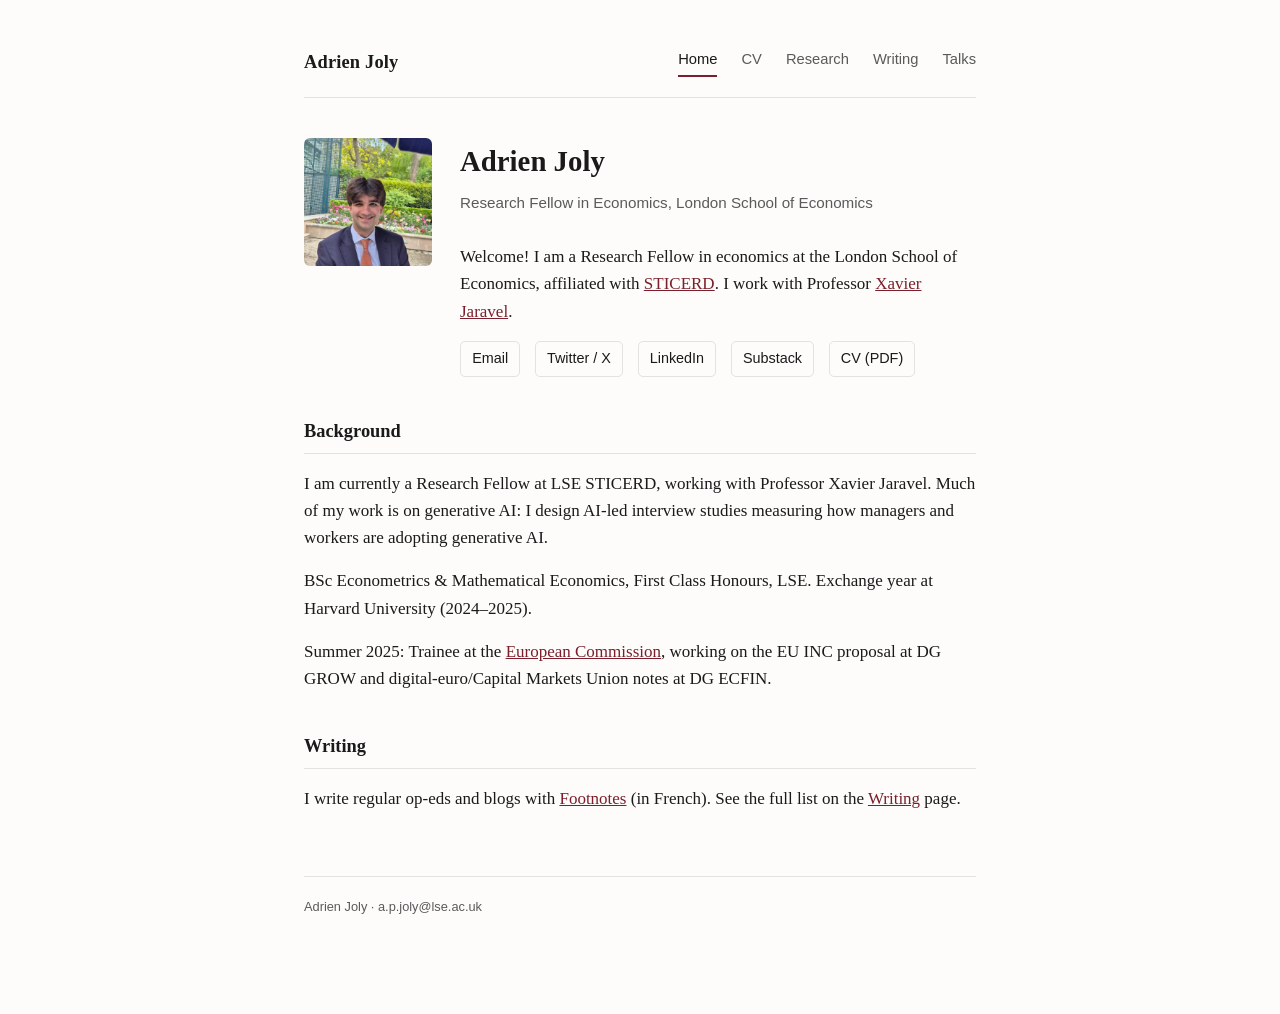
==== index.html @ de122d40 "Homepage: describe only the AI-led interview work; research page: add a current-research entry on it" ====
<!DOCTYPE html>
<html lang="en">
<head>
<meta charset="UTF-8">
<meta name="viewport" content="width=device-width, initial-scale=1.0">
<title>Adrien Joly</title>
<meta name="description" content="Adrien Joly — Research Fellow in Economics, LSE. AI adoption, EU digital policy.">
<link rel="icon" href="assets/favicon.svg" type="image/svg+xml">
<meta property="og:title" content="Adrien Joly">
<meta property="og:description" content="Research Fellow in Economics, LSE. AI adoption, EU digital policy.">
<meta property="og:type" content="website">
<meta property="og:url" content="https://ajoly35.github.io/">
<link rel="stylesheet" href="assets/style.css">
</head>
<body>
<div class="wrap">

  <header class="site">
    <a class="name" href="index.html">Adrien Joly</a>
    <nav class="site">
      <a href="index.html" aria-current="page">Home</a>
      <a href="cv.html">CV</a>
      <a href="research.html">Research</a>
      <a href="writing.html">Writing</a>
      <a href="talks.html">Talks</a>
    </nav>
  </header>

  <div class="hero">
    <img class="photo" src="assets/photo.jpg" alt="Adrien Joly">
    <div class="hero-text">
      <h1>Adrien Joly</h1>
      <p class="subtitle">Research Fellow in Economics, London School of Economics</p>
      <p>Welcome! I am a Research Fellow in economics at the London School of Economics, affiliated with <a href="https://sticerd.lse.ac.uk/_new/people/person.asp?id=11818">STICERD</a>. I work with Professor <a href="https://www.xavierjaravel.com">Xavier Jaravel</a>.</p>
      <div class="links">
        <a href="mailto:a.p.joly@lse.ac.uk">Email</a>
        <a href="https://x.com/joly_adrien">Twitter / X</a>
        <a href="https://uk.linkedin.com/in/adrien-joly-84317721b">LinkedIn</a>
        <a href="https://substack.com/@adrienjoly">Substack</a>
        <a href="assets/cv.pdf">CV (PDF)</a>
      </div>
    </div>
  </div>

  <h2>Background</h2>
  <p>I am currently a Research Fellow at LSE STICERD, working with Professor Xavier Jaravel. Much of my work is on generative AI: I design AI-led interview studies measuring how managers and workers are adopting generative AI.</p>
  <p>BSc Econometrics &amp; Mathematical Economics, First Class Honours, LSE. Exchange year at Harvard University (2024–2025).</p>
  <p>Summer 2025: Trainee at the <a href="https://commission.europa.eu/topics/business-and-industry/doing-business-eu/company-law-and-corporate-governance/eu-inc-new-harmonised-corporate-legal-regime_en">European Commission</a>, working on the EU INC proposal at DG GROW and digital-euro/Capital Markets Union notes at DG ECFIN.</p>

  <h2>Writing</h2>
  <p>I write regular op-eds and blogs with <a href="https://footnotes.kessel.media/posts">Footnotes</a> (in French). See the full list on the <a href="writing.html">Writing</a> page.</p>

  <footer class="site">
    <p>Adrien Joly &middot; a.p.joly@lse.ac.uk</p>
  </footer>

</div>
</body>
</html>
---- assets/style.css ----
:root {
  --ink: #1a1a1a;
  --muted: #5a5a5a;
  --line: #e2e2e2;
  --accent: #7a1f2b; /* understated academic maroon */
  --bg: #fdfcfb;
  --max-width: 720px;
}

* { box-sizing: border-box; }

html { -webkit-text-size-adjust: 100%; }

body {
  margin: 0;
  background: var(--bg);
  color: var(--ink);
  font-family: "Iowan Old Style", "Palatino Linotype", Palatino, Georgia, serif;
  line-height: 1.6;
  font-size: 17px;
}

.wrap {
  max-width: var(--max-width);
  margin: 0 auto;
  padding: 3rem 1.5rem 5rem;
}

header.site {
  display: flex;
  align-items: center;
  justify-content: space-between;
  flex-wrap: wrap;
  gap: 1rem;
  margin-bottom: 2.5rem;
  padding-bottom: 1.25rem;
  border-bottom: 1px solid var(--line);
}

header.site .name {
  font-size: 1.15rem;
  font-weight: 600;
  letter-spacing: 0.01em;
  color: var(--ink);
  text-decoration: none;
}

nav.site {
  display: flex;
  gap: 1.5rem;
  font-family: -apple-system, BlinkMacSystemFont, "Segoe UI", Helvetica, Arial, sans-serif;
  font-size: 0.92rem;
}

nav.site a {
  color: var(--muted);
  text-decoration: none;
  padding-bottom: 3px;
  border-bottom: 2px solid transparent;
}

nav.site a:hover,
nav.site a[aria-current="page"] {
  color: var(--ink);
  border-bottom-color: var(--accent);
}

h1 {
  font-size: 1.8rem;
  margin: 0 0 0.4rem;
  font-weight: 600;
}

h2 {
  font-size: 1.15rem;
  font-weight: 600;
  margin: 2.5rem 0 1rem;
  padding-bottom: 0.4rem;
  border-bottom: 1px solid var(--line);
}

.subtitle {
  color: var(--muted);
  font-family: -apple-system, BlinkMacSystemFont, "Segoe UI", Helvetica, Arial, sans-serif;
  font-size: 0.95rem;
  margin-bottom: 1.75rem;
}

.hero {
  display: flex;
  gap: 1.75rem;
  align-items: flex-start;
  margin-bottom: 1rem;
}

.hero img.photo {
  width: 128px;
  height: 128px;
  border-radius: 6px;
  object-fit: cover;
  background: var(--line);
  flex-shrink: 0;
}

.hero-text { flex: 1; min-width: 240px; }

p { margin: 0 0 1rem; }

a { color: var(--accent); }
a:hover { text-decoration: none; }

.links {
  display: flex;
  flex-wrap: wrap;
  gap: 0.9rem;
  margin-top: 1rem;
  font-family: -apple-system, BlinkMacSystemFont, "Segoe UI", Helvetica, Arial, sans-serif;
  font-size: 0.9rem;
}

.links a {
  text-decoration: none;
  border: 1px solid var(--line);
  border-radius: 5px;
  padding: 0.35rem 0.7rem;
  color: var(--ink);
}
.links a:hover { border-color: var(--accent); color: var(--accent); }

.entry {
  margin-bottom: 1.6rem;
  padding-bottom: 1.6rem;
  border-bottom: 1px solid var(--line);
}
.entry:last-child { border-bottom: none; }

.entry .title {
  font-weight: 600;
  margin-bottom: 0.25rem;
}

.entry .meta {
  font-family: -apple-system, BlinkMacSystemFont, "Segoe UI", Helvetica, Arial, sans-serif;
  font-size: 0.85rem;
  color: var(--muted);
  margin-bottom: 0.4rem;
}

.entry .actions {
  font-family: -apple-system, BlinkMacSystemFont, "Segoe UI", Helvetica, Arial, sans-serif;
  font-size: 0.85rem;
}
.entry .actions a { margin-right: 1rem; }

.cta {
  display: inline-block;
  background: var(--accent);
  color: #fff !important;
  padding: 0.6rem 1.2rem;
  border-radius: 6px;
  text-decoration: none;
  font-family: -apple-system, BlinkMacSystemFont, "Segoe UI", Helvetica, Arial, sans-serif;
  font-size: 0.92rem;
}
.cta:hover { opacity: 0.88; }

.stub {
  color: var(--muted);
  font-style: italic;
  font-size: 0.95rem;
}

footer.site {
  margin-top: 4rem;
  padding-top: 1.25rem;
  border-top: 1px solid var(--line);
  color: var(--muted);
  font-family: -apple-system, BlinkMacSystemFont, "Segoe UI", Helvetica, Arial, sans-serif;
  font-size: 0.8rem;
}

@media (max-width: 480px) {
  .hero { flex-direction: column; }
  .hero img.photo { width: 96px; height: 96px; }
}

/* Talks page */
.gallery {
  display: grid;
  grid-template-columns: repeat(auto-fill, minmax(200px, 1fr));
  gap: 1rem;
}
figure.talk { margin: 0.75rem 0 0; }
figure.talk img {
  width: 100%;
  height: auto;
  aspect-ratio: 4 / 3;
  object-fit: cover;
  border-radius: 6px;
  background: var(--line);
  display: block;
}
figure.talk figcaption {
  font-family: -apple-system, BlinkMacSystemFont, "Segoe UI", Helvetica, Arial, sans-serif;
  font-size: 0.8rem;
  color: var(--muted);
  margin-top: 0.4rem;
  line-height: 1.4;
}
.entry > figure.talk img { aspect-ratio: auto; }
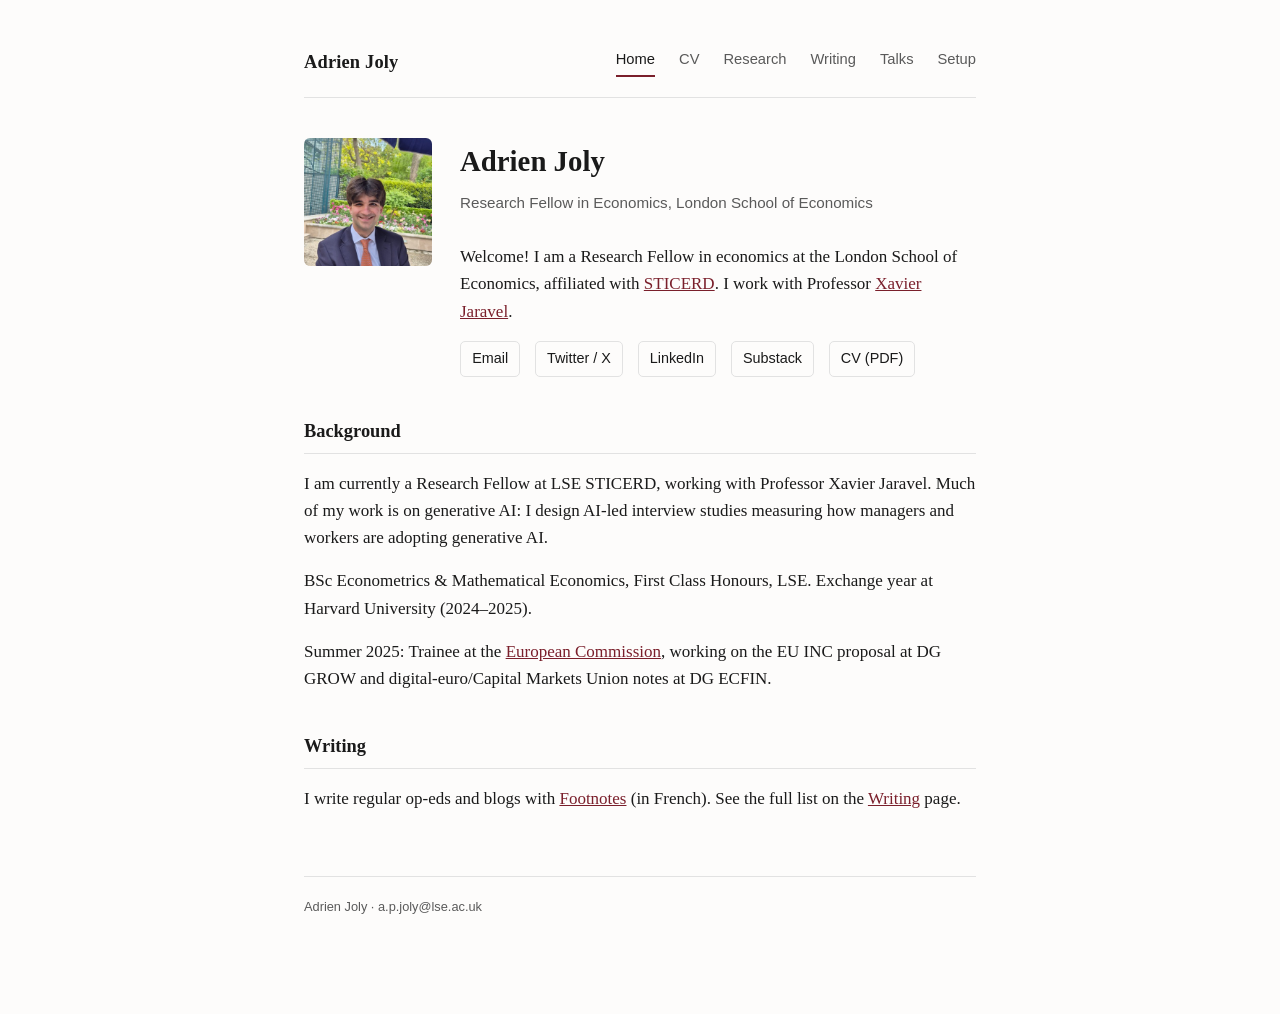
==== commit ef56a84d: "Add Setup tab: replicate the Claude Code research & organisation kit in one paste Co-Authored-By: Cl" ====
--- a/index.html
+++ b/index.html
@@ -23,6 +23,7 @@
       <a href="research.html">Research</a>
       <a href="writing.html">Writing</a>
       <a href="talks.html">Talks</a>
+      <a href="setup.html">Setup</a>
     </nav>
   </header>
 
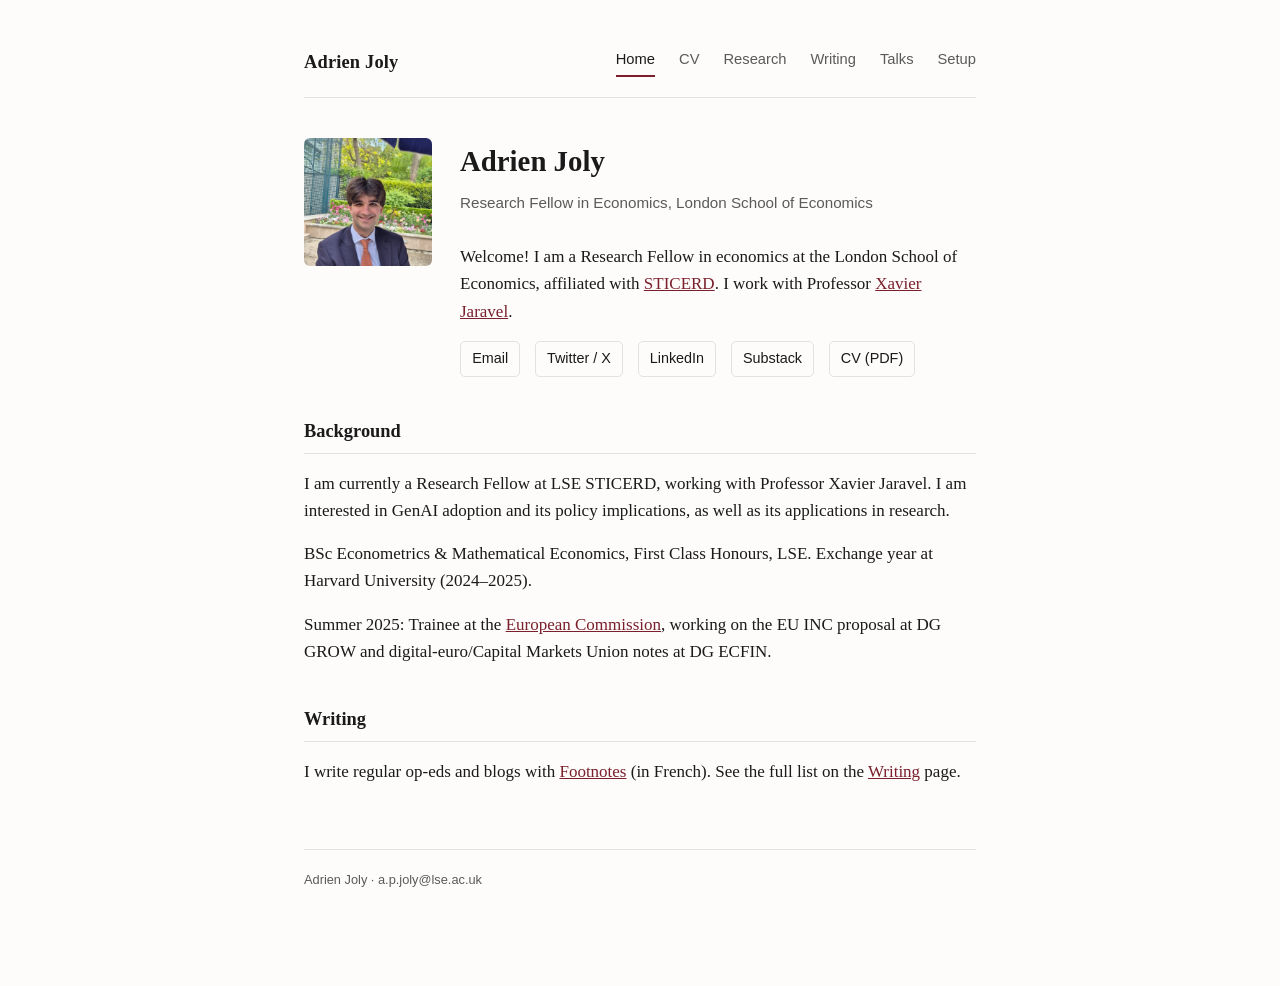
==== commit 4b8011d4: "Remove AI-led interviews from research and homepage for now Co-Authored-By: Claude Opus 5.5 <noreply" ====
--- a/index.html
+++ b/index.html
@@ -44,7 +44,7 @@
   </div>
 
   <h2>Background</h2>
-  <p>I am currently a Research Fellow at LSE STICERD, working with Professor Xavier Jaravel. Much of my work is on generative AI: I design AI-led interview studies measuring how managers and workers are adopting generative AI.</p>
+  <p>I am currently a Research Fellow at LSE STICERD, working with Professor Xavier Jaravel. I am interested in GenAI adoption and its policy implications, as well as its applications in research.</p>
   <p>BSc Econometrics &amp; Mathematical Economics, First Class Honours, LSE. Exchange year at Harvard University (2024–2025).</p>
   <p>Summer 2025: Trainee at the <a href="https://commission.europa.eu/topics/business-and-industry/doing-business-eu/company-law-and-corporate-governance/eu-inc-new-harmonised-corporate-legal-regime_en">European Commission</a>, working on the EU INC proposal at DG GROW and digital-euro/Capital Markets Union notes at DG ECFIN.</p>
 
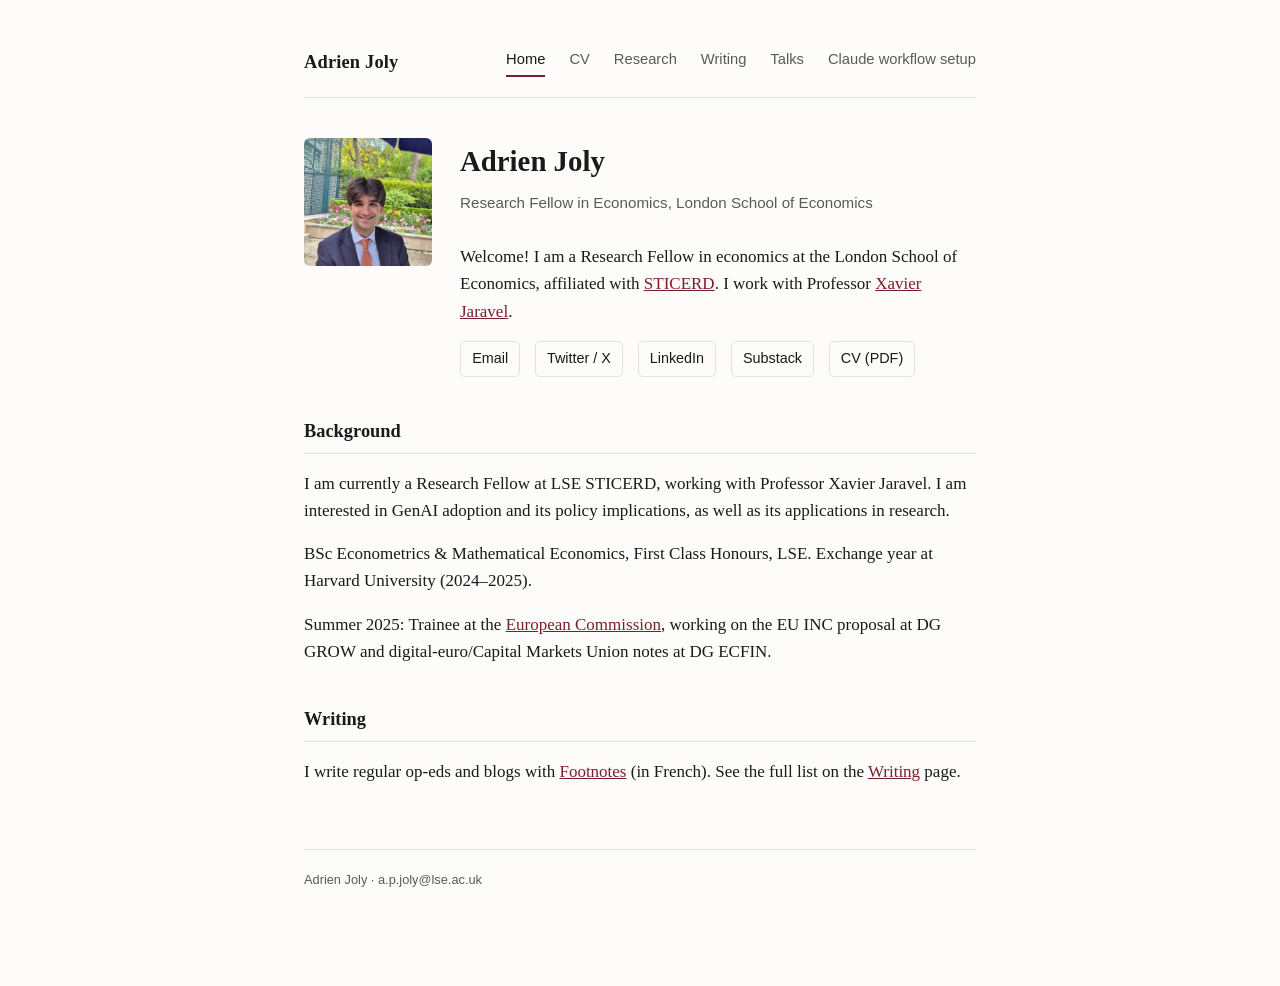
==== commit 13ec987f: "Add French setup page; rename tab to Claude workflow setup Co-Authored-By: Claude Opus 5.5 <noreply@" ====
--- a/index.html
+++ b/index.html
@@ -23,7 +23,7 @@
       <a href="research.html">Research</a>
       <a href="writing.html">Writing</a>
       <a href="talks.html">Talks</a>
-      <a href="setup.html">Setup</a>
+      <a href="setup.html">Claude workflow setup</a>
     </nav>
   </header>
 
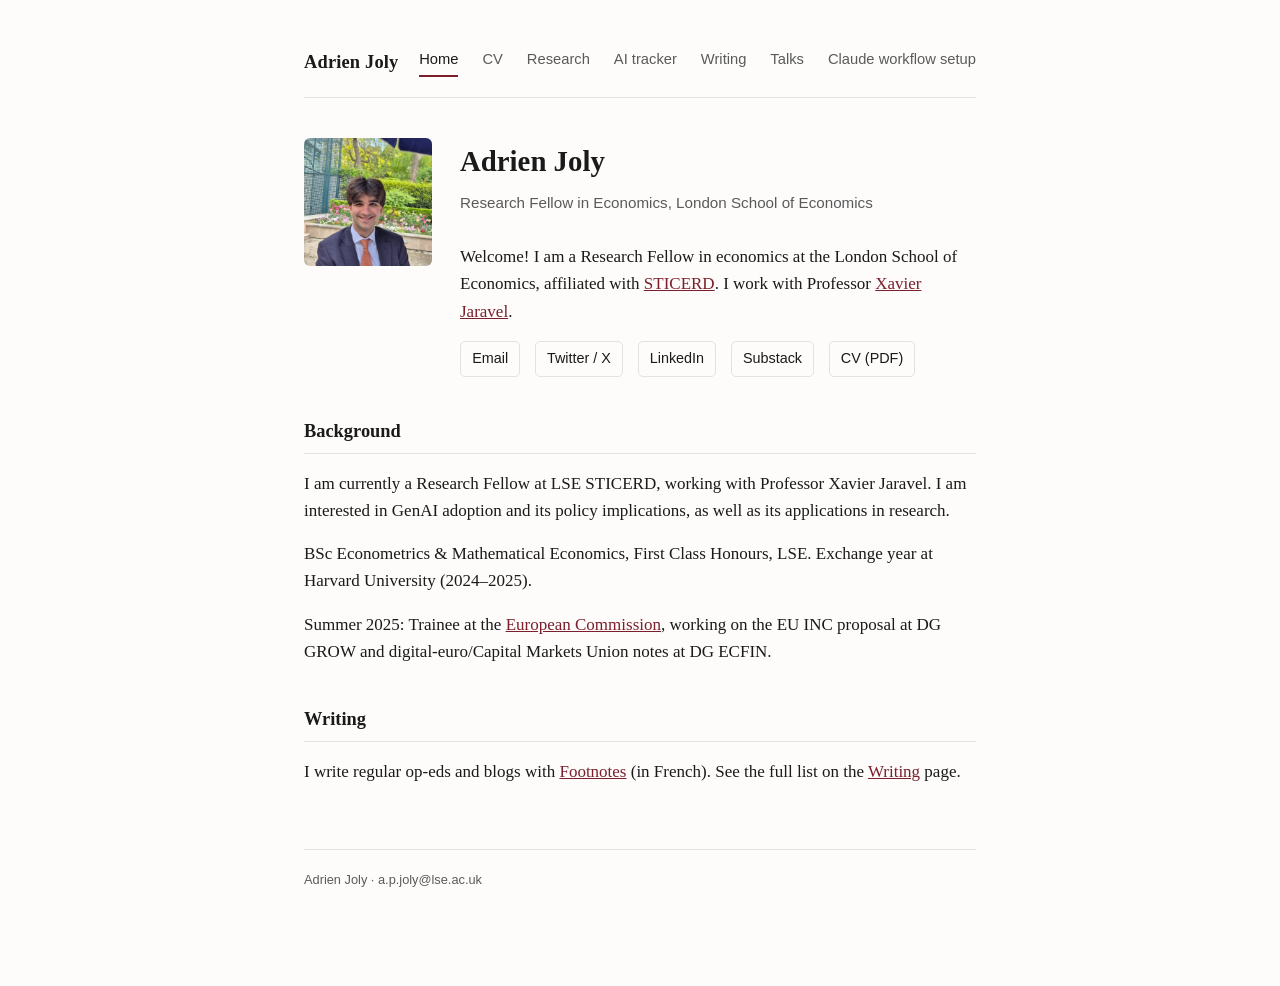
==== commit ae768214: "Add an AI tracker tab linking to the living review; rename the vitals link Co-Authored-By: Claude Fa" ====
--- a/index.html
+++ b/index.html
@@ -21,6 +21,7 @@
       <a href="index.html" aria-current="page">Home</a>
       <a href="cv.html">CV</a>
       <a href="research.html">Research</a>
+      <a href="https://ajoly35.github.io/gen-ai-living-review/">AI tracker</a>
       <a href="writing.html">Writing</a>
       <a href="talks.html">Talks</a>
       <a href="setup.html">Claude workflow setup</a>
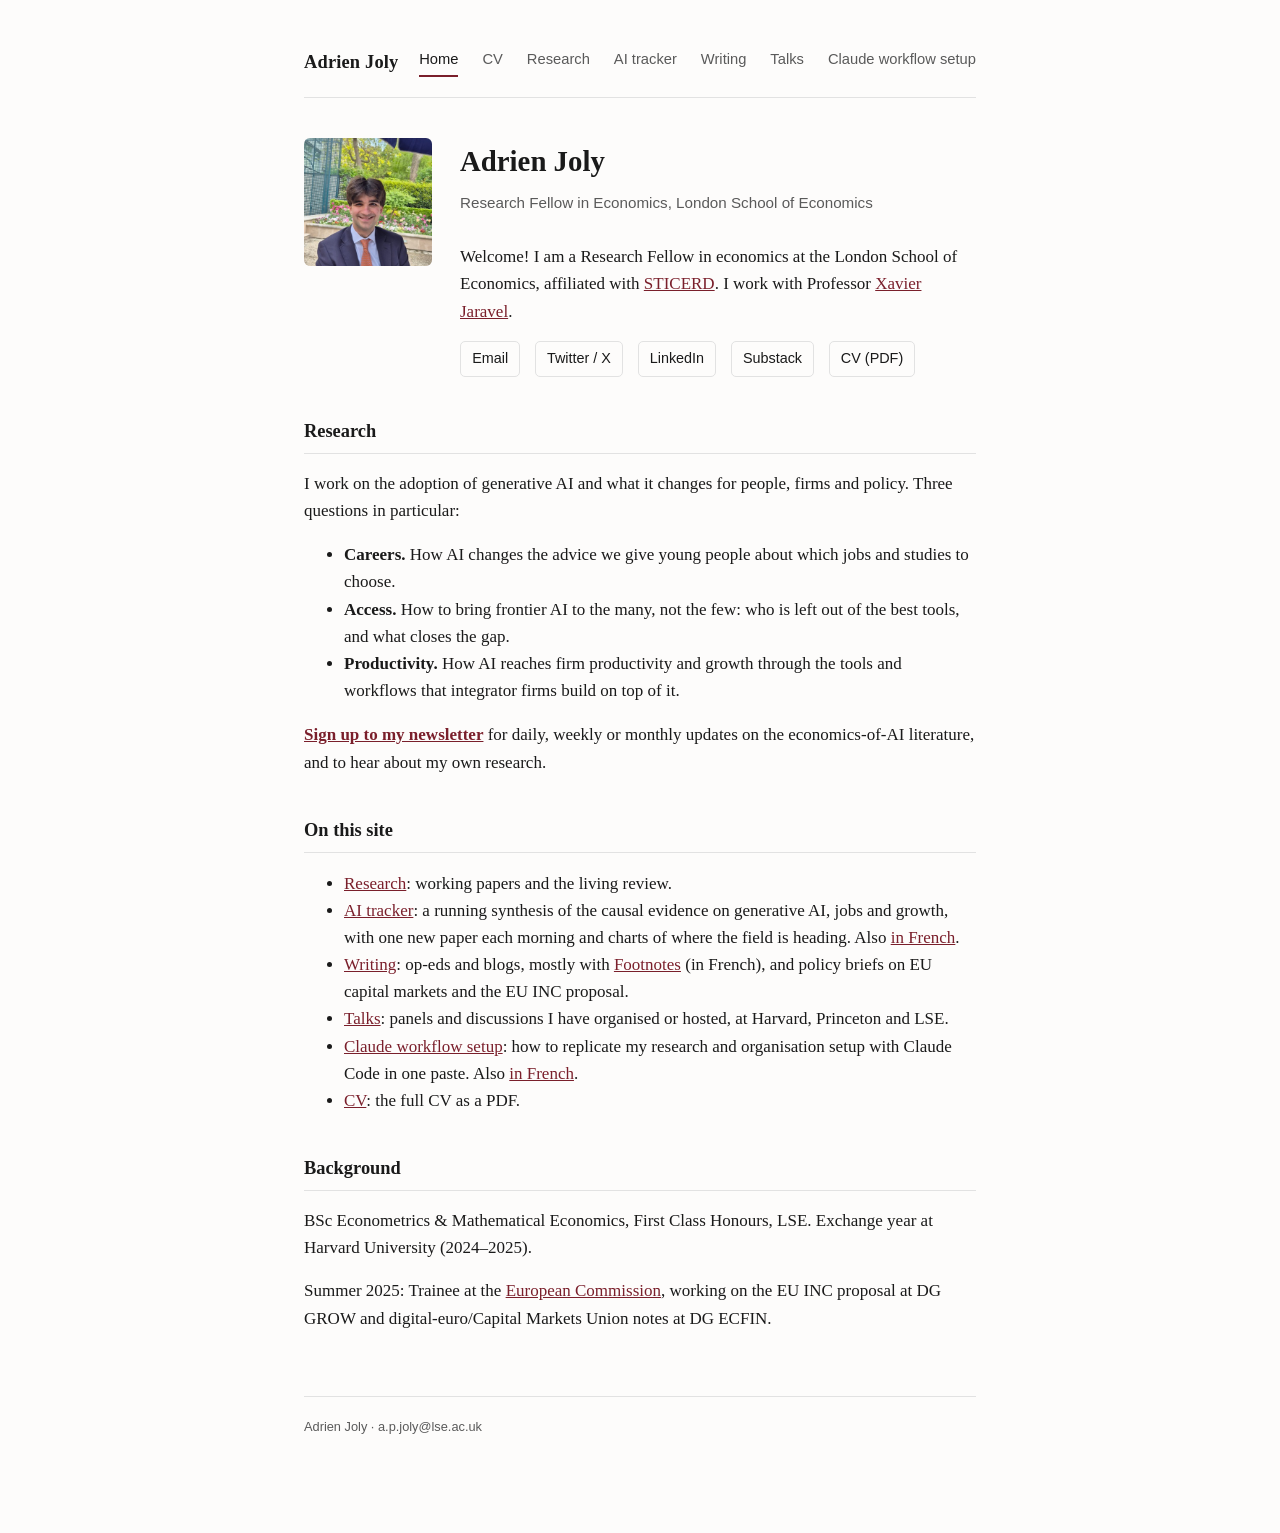
==== commit ac6e3289: "Home: describe current research, add newsletter sign-up and site guide Co-Authored-By: Claude Fable " ====
--- a/index.html
+++ b/index.html
@@ -44,13 +44,28 @@
     </div>
   </div>
 
+  <h2>Research</h2>
+  <p>I work on the adoption of generative AI and what it changes for people, firms and policy. Three questions in particular:</p>
+  <ul>
+    <li><strong>Careers.</strong> How AI changes the advice we give young people about which jobs and studies to choose.</li>
+    <li><strong>Access.</strong> How to bring frontier AI to the many, not the few: who is left out of the best tools, and what closes the gap.</li>
+    <li><strong>Productivity.</strong> How AI reaches firm productivity and growth through the tools and workflows that integrator firms build on top of it.</li>
+  </ul>
+  <p><a href="https://ajoly35.github.io/gen-ai-living-review/subscribe/"><strong>Sign up to my newsletter</strong></a> for daily, weekly or monthly updates on the economics-of-AI literature, and to hear about my own research.</p>
+
+  <h2>On this site</h2>
+  <ul>
+    <li><a href="research.html">Research</a>: working papers and the living review.</li>
+    <li><a href="https://ajoly35.github.io/gen-ai-living-review/">AI tracker</a>: a running synthesis of the causal evidence on generative AI, jobs and growth, with one new paper each morning and charts of where the field is heading. Also <a href="https://ajoly35.github.io/gen-ai-living-review/fr/">in French</a>.</li>
+    <li><a href="writing.html">Writing</a>: op-eds and blogs, mostly with <a href="https://footnotes.kessel.media/posts">Footnotes</a> (in French), and policy briefs on EU capital markets and the EU INC proposal.</li>
+    <li><a href="talks.html">Talks</a>: panels and discussions I have organised or hosted, at Harvard, Princeton and LSE.</li>
+    <li><a href="setup.html">Claude workflow setup</a>: how to replicate my research and organisation setup with Claude Code in one paste. Also <a href="setup-fr.html">in French</a>.</li>
+    <li><a href="cv.html">CV</a>: the full CV as a PDF.</li>
+  </ul>
+
   <h2>Background</h2>
-  <p>I am currently a Research Fellow at LSE STICERD, working with Professor Xavier Jaravel. I am interested in GenAI adoption and its policy implications, as well as its applications in research.</p>
   <p>BSc Econometrics &amp; Mathematical Economics, First Class Honours, LSE. Exchange year at Harvard University (2024–2025).</p>
   <p>Summer 2025: Trainee at the <a href="https://commission.europa.eu/topics/business-and-industry/doing-business-eu/company-law-and-corporate-governance/eu-inc-new-harmonised-corporate-legal-regime_en">European Commission</a>, working on the EU INC proposal at DG GROW and digital-euro/Capital Markets Union notes at DG ECFIN.</p>
-
-  <h2>Writing</h2>
-  <p>I write regular op-eds and blogs with <a href="https://footnotes.kessel.media/posts">Footnotes</a> (in French). See the full list on the <a href="writing.html">Writing</a> page.</p>
 
   <footer class="site">
     <p>Adrien Joly &middot; a.p.joly@lse.ac.uk</p>
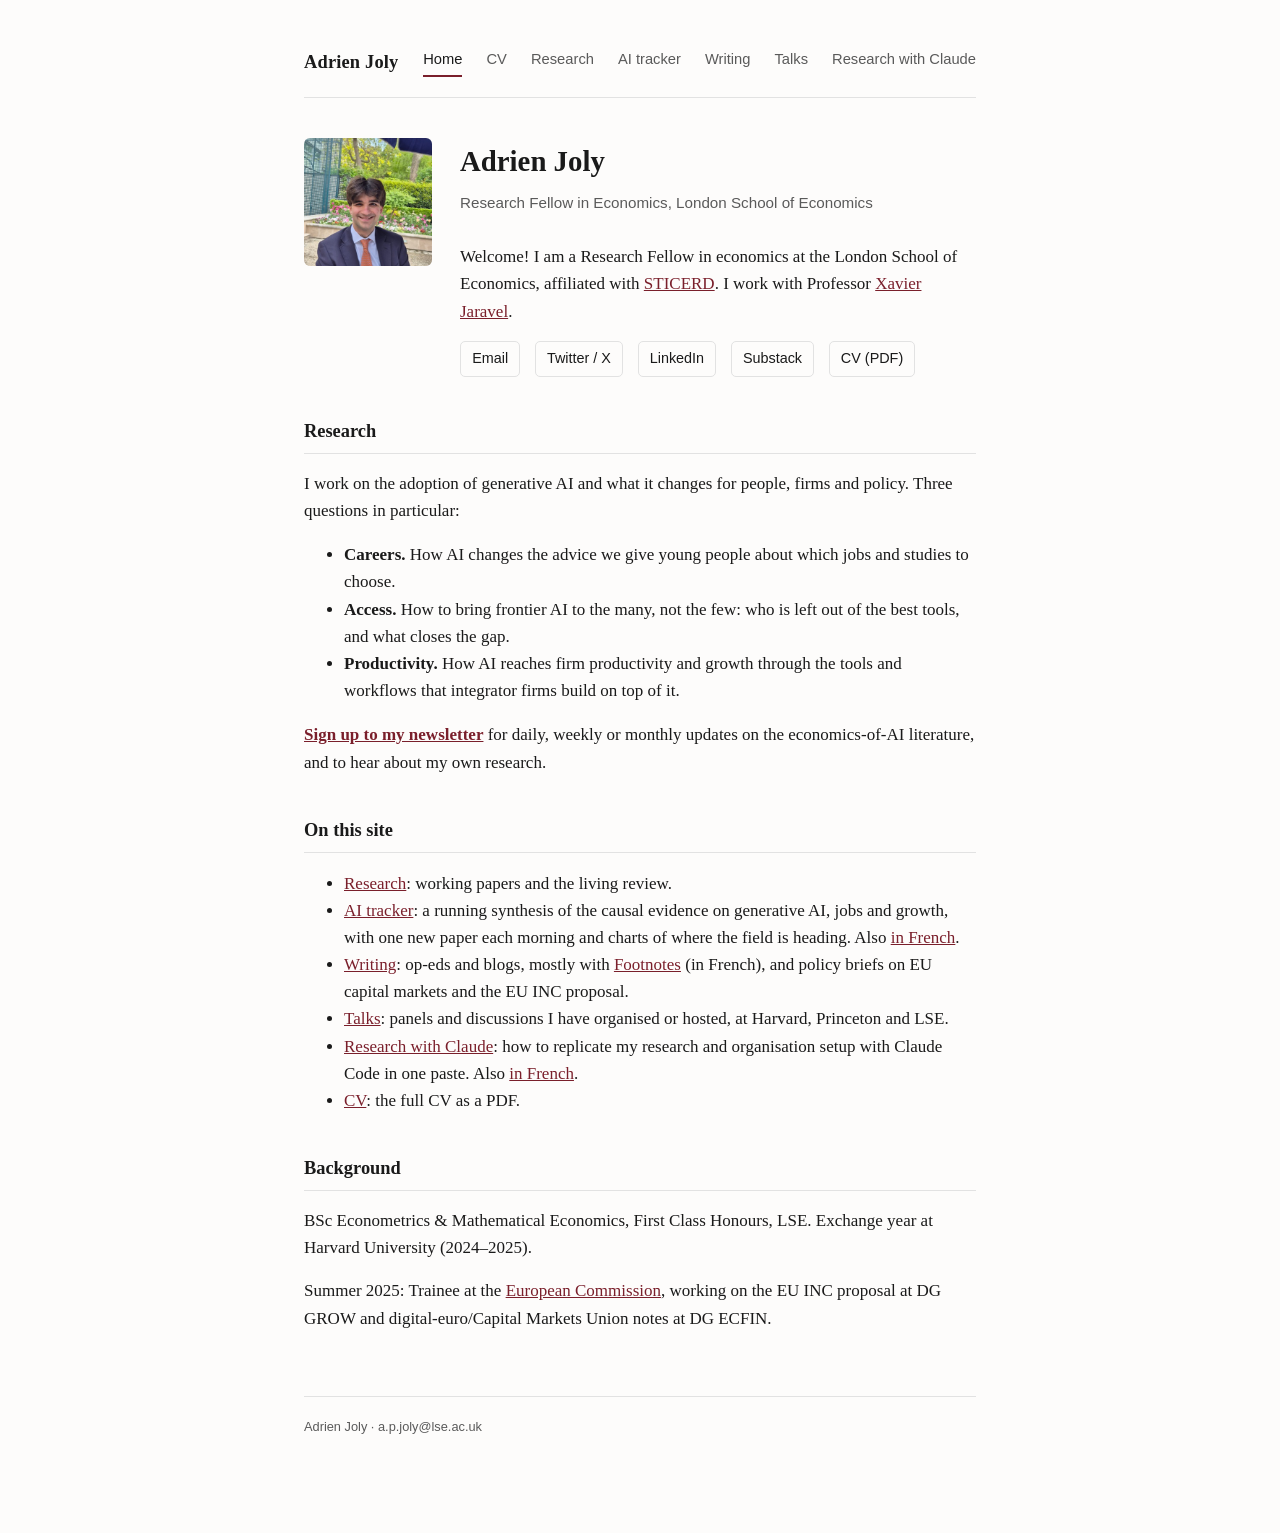
==== commit 5d3af6b3: "Research with Claude: pitch page, research kit, policy-analysis demo, connectors diagram - setup pag" ====
--- a/index.html
+++ b/index.html
@@ -24,7 +24,7 @@
       <a href="https://ajoly35.github.io/gen-ai-living-review/">AI tracker</a>
       <a href="writing.html">Writing</a>
       <a href="talks.html">Talks</a>
-      <a href="setup.html">Claude workflow setup</a>
+      <a href="setup.html">Research with Claude</a>
     </nav>
   </header>
 
@@ -59,7 +59,7 @@
     <li><a href="https://ajoly35.github.io/gen-ai-living-review/">AI tracker</a>: a running synthesis of the causal evidence on generative AI, jobs and growth, with one new paper each morning and charts of where the field is heading. Also <a href="https://ajoly35.github.io/gen-ai-living-review/fr/">in French</a>.</li>
     <li><a href="writing.html">Writing</a>: op-eds and blogs, mostly with <a href="https://footnotes.kessel.media/posts">Footnotes</a> (in French), and policy briefs on EU capital markets and the EU INC proposal.</li>
     <li><a href="talks.html">Talks</a>: panels and discussions I have organised or hosted, at Harvard, Princeton and LSE.</li>
-    <li><a href="setup.html">Claude workflow setup</a>: how to replicate my research and organisation setup with Claude Code in one paste. Also <a href="setup-fr.html">in French</a>.</li>
+    <li><a href="setup.html">Research with Claude</a>: how to replicate my research and organisation setup with Claude Code in one paste. Also <a href="setup-fr.html">in French</a>.</li>
     <li><a href="cv.html">CV</a>: the full CV as a PDF.</li>
   </ul>
 
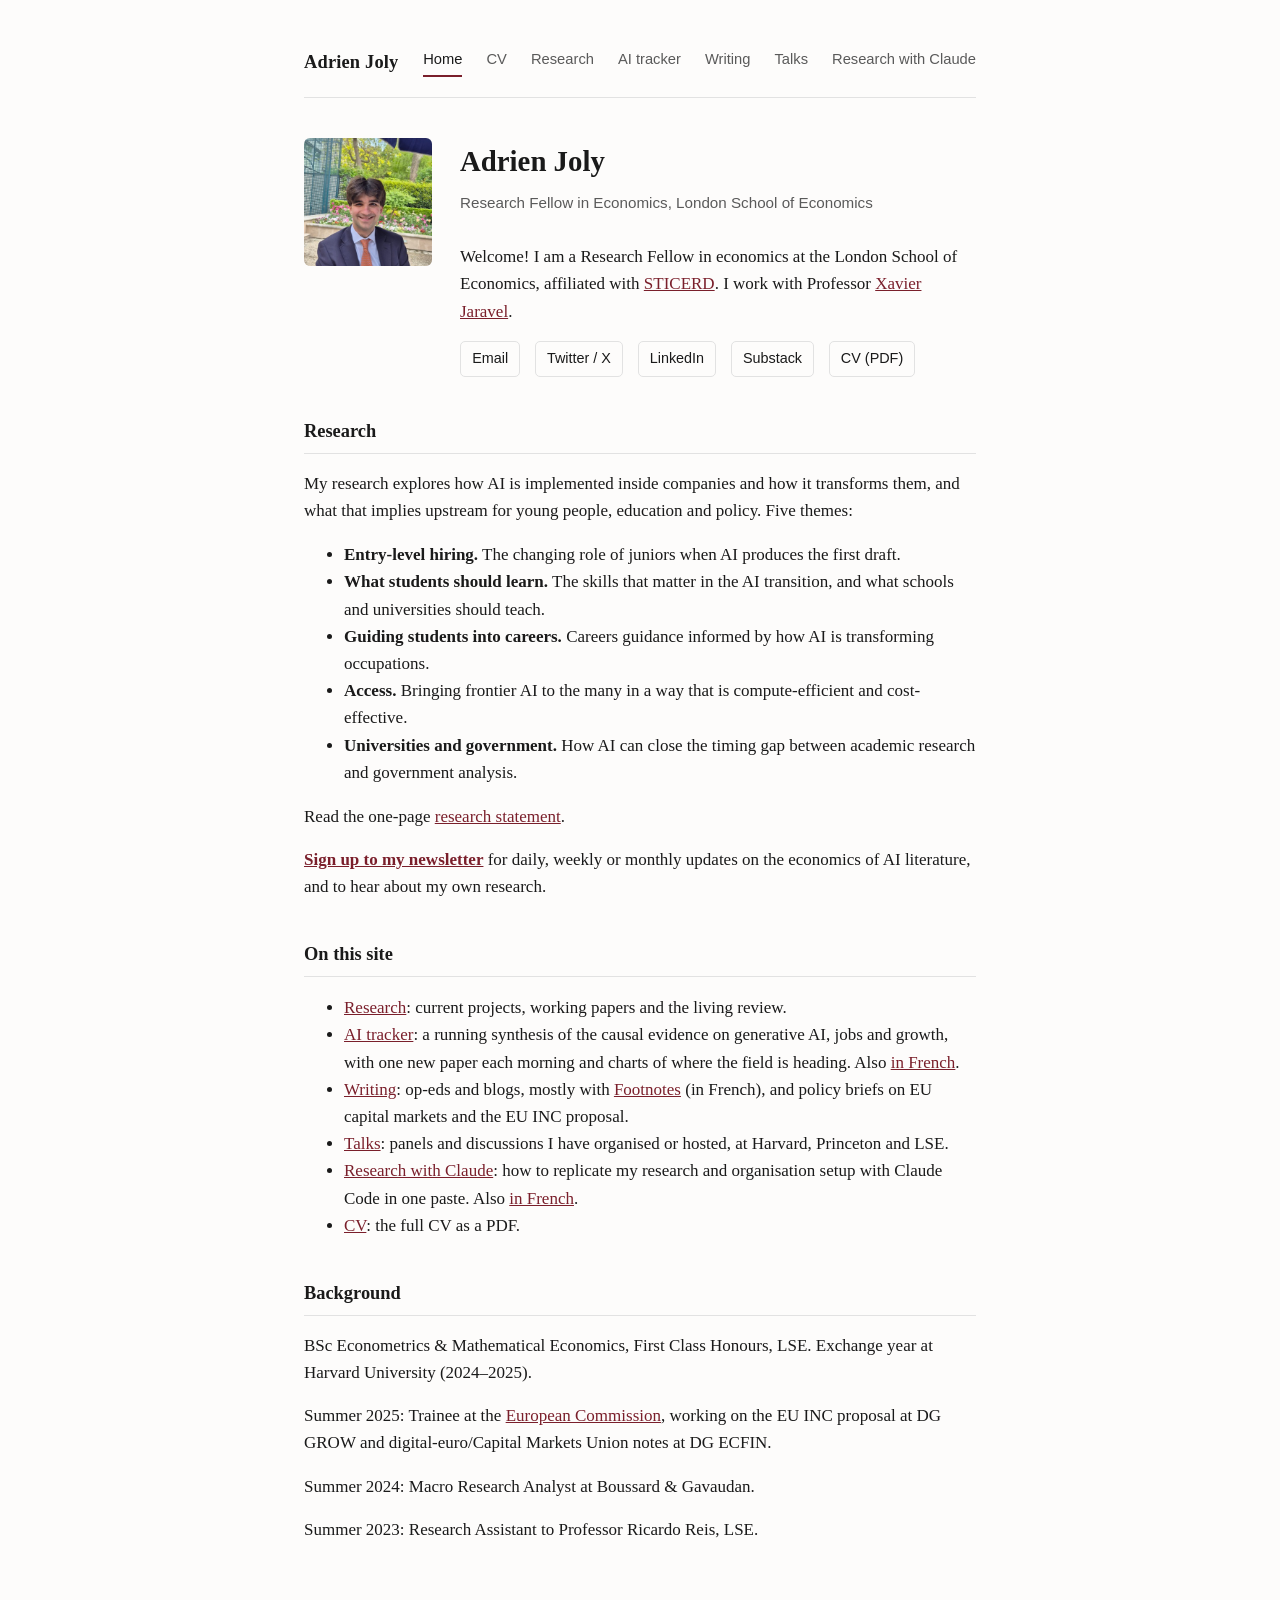
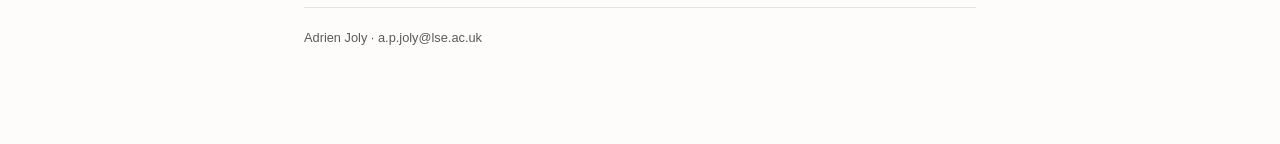
==== commit 8bcf6b23: "Research and home pages: research statement, projects (AI integrators, Gen-AI unemployment policy, B" ====
--- a/index.html
+++ b/index.html
@@ -45,17 +45,20 @@
   </div>
 
   <h2>Research</h2>
-  <p>I work on the adoption of generative AI and what it changes for people, firms and policy. Three questions in particular:</p>
+  <p>My research explores how AI is implemented inside companies and how it transforms them, and what that implies upstream for young people, education and policy. Five themes:</p>
   <ul>
-    <li><strong>Careers.</strong> How AI changes the advice we give young people about which jobs and studies to choose.</li>
-    <li><strong>Access.</strong> How to bring frontier AI to the many, not the few: who is left out of the best tools, and what closes the gap.</li>
-    <li><strong>Productivity.</strong> How AI reaches firm productivity and growth through the tools and workflows that integrator firms build on top of it.</li>
+    <li><strong>Entry-level hiring.</strong> The changing role of juniors when AI produces the first draft.</li>
+    <li><strong>What students should learn.</strong> The skills that matter in the AI transition, and what schools and universities should teach.</li>
+    <li><strong>Guiding students into careers.</strong> Careers guidance informed by how AI is transforming occupations.</li>
+    <li><strong>Access.</strong> Bringing frontier AI to the many in a way that is compute-efficient and cost-effective.</li>
+    <li><strong>Universities and government.</strong> How AI can close the timing gap between academic research and government analysis.</li>
   </ul>
-  <p><a href="https://ajoly35.github.io/gen-ai-living-review/subscribe/"><strong>Sign up to my newsletter</strong></a> for daily, weekly or monthly updates on the economics-of-AI literature, and to hear about my own research.</p>
+  <p>Read the one-page <a href="assets/research-statement.pdf">research statement</a>.</p>
+  <p><a href="https://ajoly35.github.io/gen-ai-living-review/subscribe/"><strong>Sign up to my newsletter</strong></a> for daily, weekly or monthly updates on the economics of AI literature, and to hear about my own research.</p>
 
   <h2>On this site</h2>
   <ul>
-    <li><a href="research.html">Research</a>: working papers and the living review.</li>
+    <li><a href="research.html">Research</a>: current projects, working papers and the living review.</li>
     <li><a href="https://ajoly35.github.io/gen-ai-living-review/">AI tracker</a>: a running synthesis of the causal evidence on generative AI, jobs and growth, with one new paper each morning and charts of where the field is heading. Also <a href="https://ajoly35.github.io/gen-ai-living-review/fr/">in French</a>.</li>
     <li><a href="writing.html">Writing</a>: op-eds and blogs, mostly with <a href="https://footnotes.kessel.media/posts">Footnotes</a> (in French), and policy briefs on EU capital markets and the EU INC proposal.</li>
     <li><a href="talks.html">Talks</a>: panels and discussions I have organised or hosted, at Harvard, Princeton and LSE.</li>
@@ -66,6 +69,8 @@
   <h2>Background</h2>
   <p>BSc Econometrics &amp; Mathematical Economics, First Class Honours, LSE. Exchange year at Harvard University (2024–2025).</p>
   <p>Summer 2025: Trainee at the <a href="https://commission.europa.eu/topics/business-and-industry/doing-business-eu/company-law-and-corporate-governance/eu-inc-new-harmonised-corporate-legal-regime_en">European Commission</a>, working on the EU INC proposal at DG GROW and digital-euro/Capital Markets Union notes at DG ECFIN.</p>
+  <p>Summer 2024: Macro Research Analyst at Boussard &amp; Gavaudan.</p>
+  <p>Summer 2023: Research Assistant to Professor Ricardo Reis, LSE.</p>
 
   <footer class="site">
     <p>Adrien Joly &middot; a.p.joly@lse.ac.uk</p>
